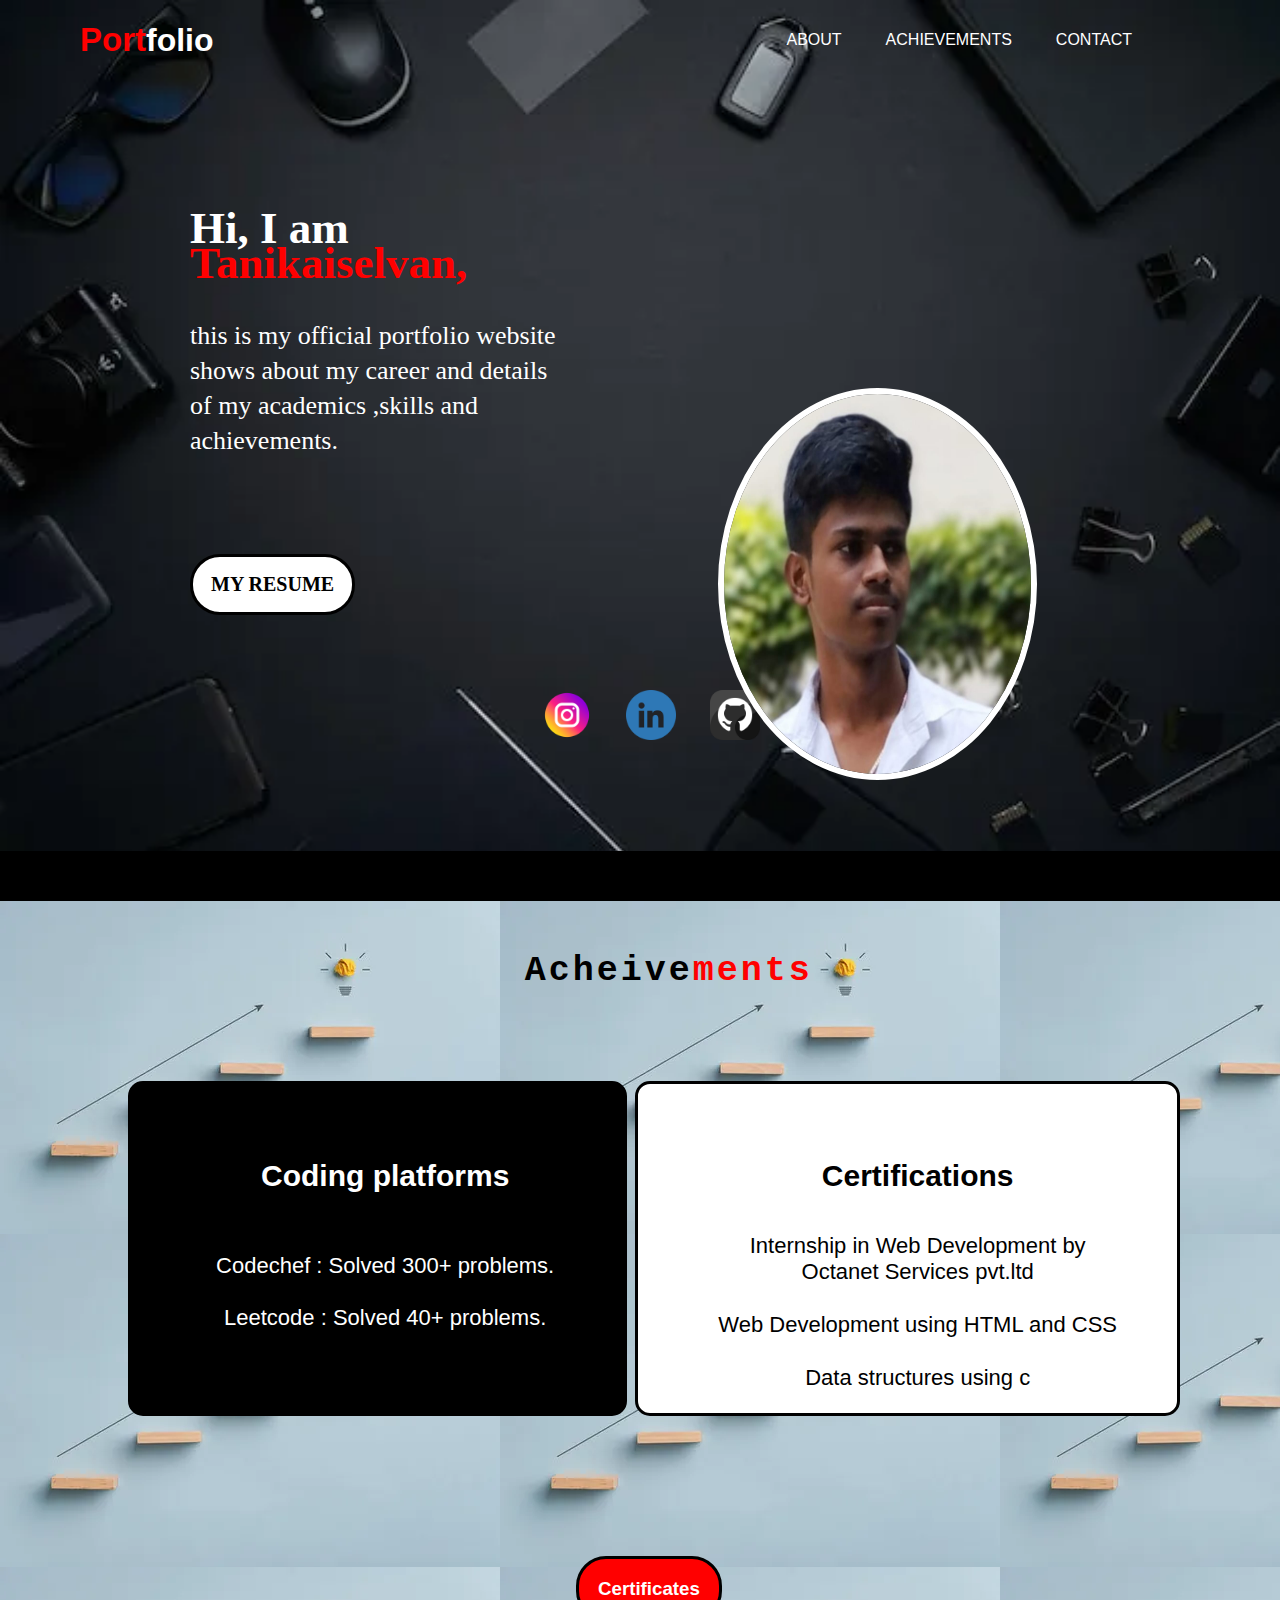
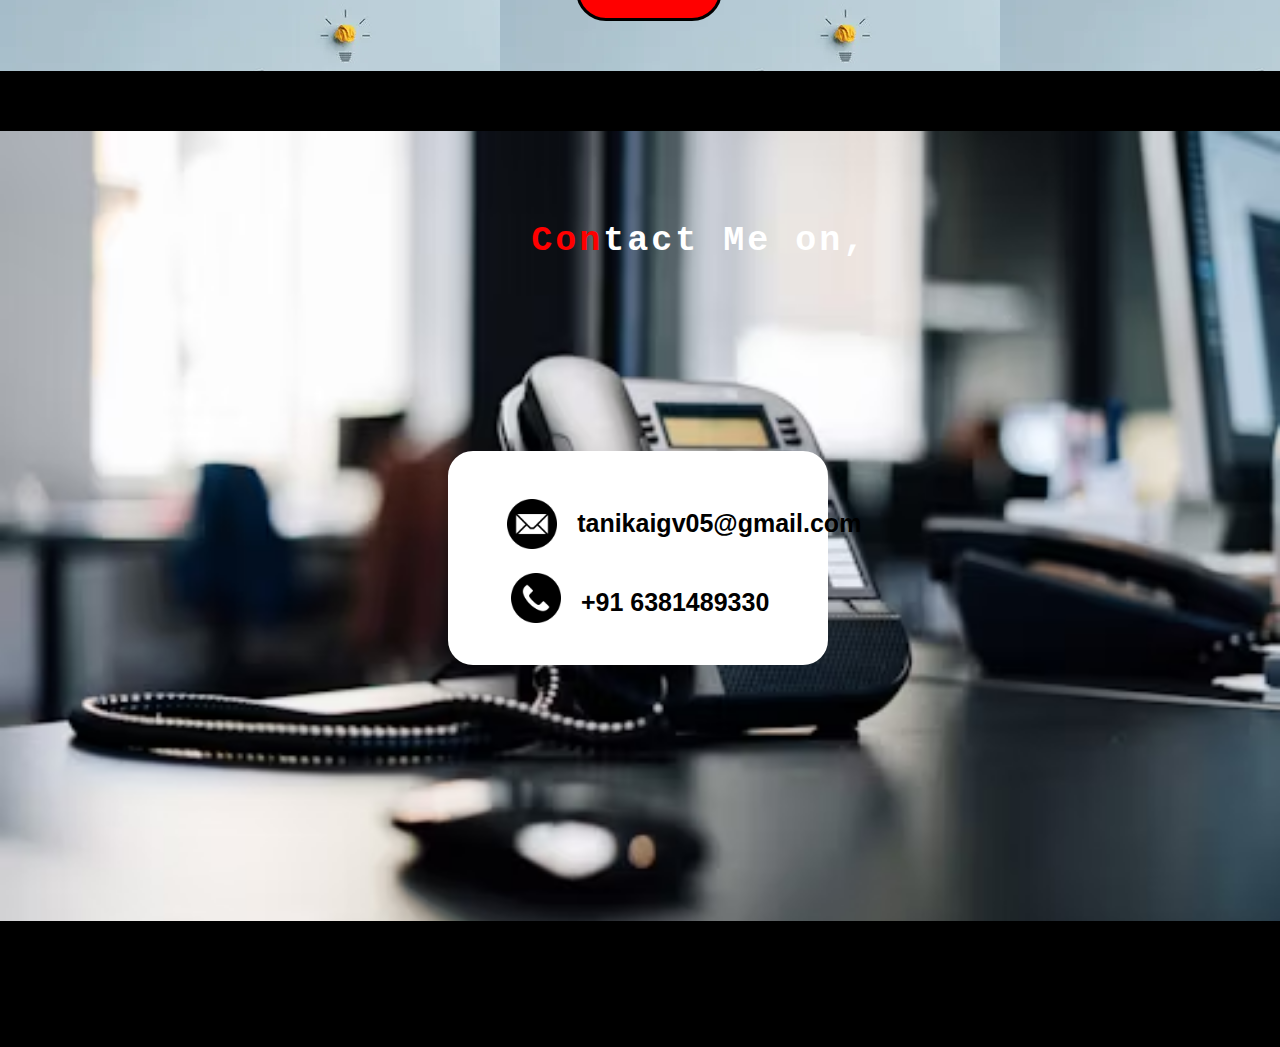
==== index.html @ 798f692b "Add files via upload" ====
<!DOCTYPE html>
<html>
    <head>
        <title>Tanikaiselvan's Portfolio Website</title>
        <link rel="stylesheet" href="style.css">
    </head>

    <body>
        <div class="bg">
        <div class="head">
            <h1><span>Port</span>folio</h1>
            <ul>
                <div class="list">
                <li class="li1"><a href="http://127.0.0.1:5500/about.html">ABOUT</a></li>
                <li><a href="#Achieve">ACHIEVEMENTS</a></li>
                <li><a href="#ctc">CONTACT</a></li>
                </div>
            </ul>
        </div>
        <div class="content">
            <h2>Hi, I am <span>Tanikaiselvan,</span></h2>
            <p>this is my official portfolio website shows about my 
                career and details of my academics
                ,skills and achievements.
            </p>
            <a href="Tanikaiselvan_Resume.docx">MY RESUME</a>
            <div class="img">
                <img src="me4.jpg" >
            </div>
        </div>
        <br>
        <br><div class="icons">
            <a href="https://www.instagram.com/call_me_tanikai/"><img src="instagram.png"></a>
            <a href="https://www.linkedin.com/in/tanikaiselvan-g-mech-82b9b3289/"><img src="LinkedIn.png"></a>
            <a href="https://github.com/Tanikaigv"><img src="github.png"></a>
        </div><br>
        
            </div>
        <div class="container1" id="Achieve">
            <h1 style="font-size: 35px;">Acheive<span style="color:red">ments</span></h1>
            
            <div class="disp">
                <div class="a1">
                    <h2>Coding platforms</h2>
                        <p>Codechef : Solved 300+ problems.
                        <br>
                        <br>
                        Leetcode : Solved 40+ problems.
                        </p>
                </div>
                <div class="a2">
                    <h2>Certifications</h2>
                    <p>Internship in Web Development by 
                        <br>Octanet Services pvt.ltd</p>
                    <p>Web Development using HTML and CSS</p>
                    <p>Data structures using c</p>
                </div>
            </div>
            <a href="./certificates.html"><h3>Certificates</h3></a>
        </div>
        <br>
            
            <br>
        <div class="contact" id="ctc">
            <h1><span style="color: red;">Con</span>tact Me on,</h1>
           <div class="style"> 
            <div class="ctc1">
                <img src="email.png">
                <p>tanikaigv05@gmail.com</p>
            </div>
            <div class="ctc2">
                <img src="phone.png">
                <p>+91 6381489330</p>
            </div>
            </div>
        </div>
<br><br><br><br><br><br><br>
        
    </body>
</html>
---- style.css ----
body{
    background-color: black;
    margin: 0;
    max-height: fit-content;
}
.bg{
    background-image: url('background.jpg');
    background-repeat: no-repeat;
    background-size: 100%;
}
.head h1{
    padding-left:80px;
    font-family: sans-serif;
    color: white;
}
.head{
    display: flex;
    align-items: center;
    justify-content: space-between;
    margin-right:10%;
}
.head ul li{
    display: inline;
    padding: 20px;
    list-style: none;
    margin-right:0;
}
.head ul .list a{
    color: white;
    text-decoration: none;
    font-family: sans-serif;
    transition-property: transform;
    transition-duration: 0.3s;
    transition-timing-function: ease-in-out;
    transition-delay: 0s;
}
.head ul .list a:hover{
    color: red;
    transform: translateY(-10px);
}
.head span{
    color: red;
    font-family: sans-serif;
    font-weight: bold;
    font-size: 33px;
}
.content span{
    color: red;
    font-weight: bold;
}
.content{
    margin-top:130px;
    margin-left:190px;
    line-height: 35px;
    font-size: 20px;
    width: 30%;
    color: white;
}
.content p{
    font-size: 26px;
} 
.content a{
    background-color: white;
    color: black;
    text-decoration: none;
    padding: 10px 18px;
    font-weight: bold;
    display: inline-block;
    margin-top:70px;
    border-radius: 30px;
    border-style: solid;
    border-color: black;
    transition-property: transform;
    transition-duration: 0.3s;
    transition-timing-function: ease-in-out;
    transition-delay: 0s;
}
.content a:hover{
    background-color: black;
    border-color: white;
    border-width: 3px;
    color: white;
    transform: translateY(-10px);
}
.content h2{
    font-size: 45px;
}
.img{
    width:40%;
    height:80%;
    position: absolute;
    bottom: 0;
    right:80px;
}
.img img{
    height: 380px;
    border-style: solid;
    border-width: 6px;
    border-radius: 100%;
    border-color: white;
    margin-left: 30px;
    width: 60%;
    position:absolute;
    bottom: 120px;
    transition-property: transform;
    transition-duration: 0.3s;
    transition-timing-function: ease-in-out;
    transition-delay: 0s;
} 
.img img:hover{
    transform:translateX(25px);
}

.container1{
    margin-top:50px;
    margin-left: 0;
    margin-bottom:0;
    height:100%;
    font-family: sans-serif;
    background-image: url(success.jpg);
    height: 90%;
}
.container1 .disp{
    display: flex;
    justify-content: space-between;
    margin-right:0;
    margin-top: 90px;
    padding-bottom: 70px;
}
.container1 h1{
    padding-top: 50px;
    margin-left: 41%;
    letter-spacing: 3px;
    color:black;
    font-family: monospace;
}
.container1 a {
    margin-left: 45%;
    background-color: red;
    color: white;
    text-decoration: none;
    padding-left: 19px;
    padding-right: 19px;
    font-weight: bold;
    display: inline-block;
    margin-top:70px;
    border-radius: 30px;
    border-style: solid;
    border-color: black;
    margin-bottom: 50px;
    transition-property: transform;
    transition-duration: 0.3s;
    transition-timing-function: ease;
    transition-delay: 0;
}
.container1 a:hover{
    background-color: black;
    color: white;
    border-color: white;
    border-width: 3px;
    transform: scale(1.2);
}
.container1 .disp .a1{
    margin-left: 10%;
    border-style:solid;
    padding-right: 65px;
    border-radius: 15px;
    background-color: black;
    transition-property: transform;
    transition-duration: 0.3s;
    transition-timing-function: ease;
    transition-delay: 0s;
}
.container1 .disp .a1 h2{
    color: white;
}
.container1 .disp .a1 p{
    padding-top: 25px;
    color: white;
}
.container1 .disp .a1:hover{
    transform: translateY(-18px);
}
.container1 .disp .a2{
    border-style: solid;
    border-radius: 15px;
    padding-right: 60px;
    background-color: white;
    margin-right: 100px;
    transition-property: transform;
    transition-duration: 0.3s;
    transition-timing-function: ease;
    transition-delay: 0s;
}
.container1 .disp .a2:hover{
    color: black;
    transform: translateY(-10px);
}
.container1 h2{
    padding: 50px;
    padding-left: 130px;
    padding-bottom: 10px;
    font-size: 30px;
    text-align: center;
}
.container1 p{
    padding-left: 80px;
    padding-top: 5px;
    font-size: 22px;
    font-family:sans-serif;
    text-align: center;
}
.icons{
    margin-top: 3%;
    margin-left:40%;
    margin-bottom: 7%;
}
.icons img{
    width: 50px;
    height:50px;
    padding-left: 30px;
    transition-property: transform;
    transition-duration: 0.3s;
    transition-timing-function: ease-in-out;
    transition-delay: 0s;
}
.icons img:hover{
    transform:scale(1.3);
}
.contact{
    padding-left:35%;
    background-image: url('contact.jpg');
    background-repeat: no-repeat;
    background-size: 100%;
    padding-bottom: 20%;
}
.contact h1{
    font-size: 35px;
    padding-top: 90px;
    margin-left: 10%;
    margin-bottom: 190px;
    font-family:monospace;
    color: white;
    letter-spacing: 3px;
}
.ctc1{
    margin-left:15%;
    margin-top:8%;
    display: flex;
}
.ctc1 img{
    width: 50px;
    height:50px;
    margin-top: 15px;
}
.ctc1 p{
    font-weight: bold;
    font-size: 25px;
    padding-left: 20px;
    font-family: sans-serif;
    color: white;
}
.ctc2{
    margin-left:16%;
    display: flex;
    margin-bottom: 20px;
}
.ctc2 img{
    width: 50px;
    height: 50px;
    margin-top:10px;
}
.ctc2 p{
    font-weight: bold;
    font-size: 25px;
    padding-left: 20px;
    font-family: sans-serif;
    color: white;
}
.contact .style{
    border-style: solid;
    border-radius:25px;
    border-color: white;
    width:45%;
}
.style{
    transition-property: transform;
    transition-duration: 0.3s;
    transition-timing-function: ease;
    transition-delay: 0s;
    background-color: white;
}
.style p{
    color: black;
}
.contact .style:hover{
    transform: translateY(-25px);
    background-color: red; 
    color: white;
}
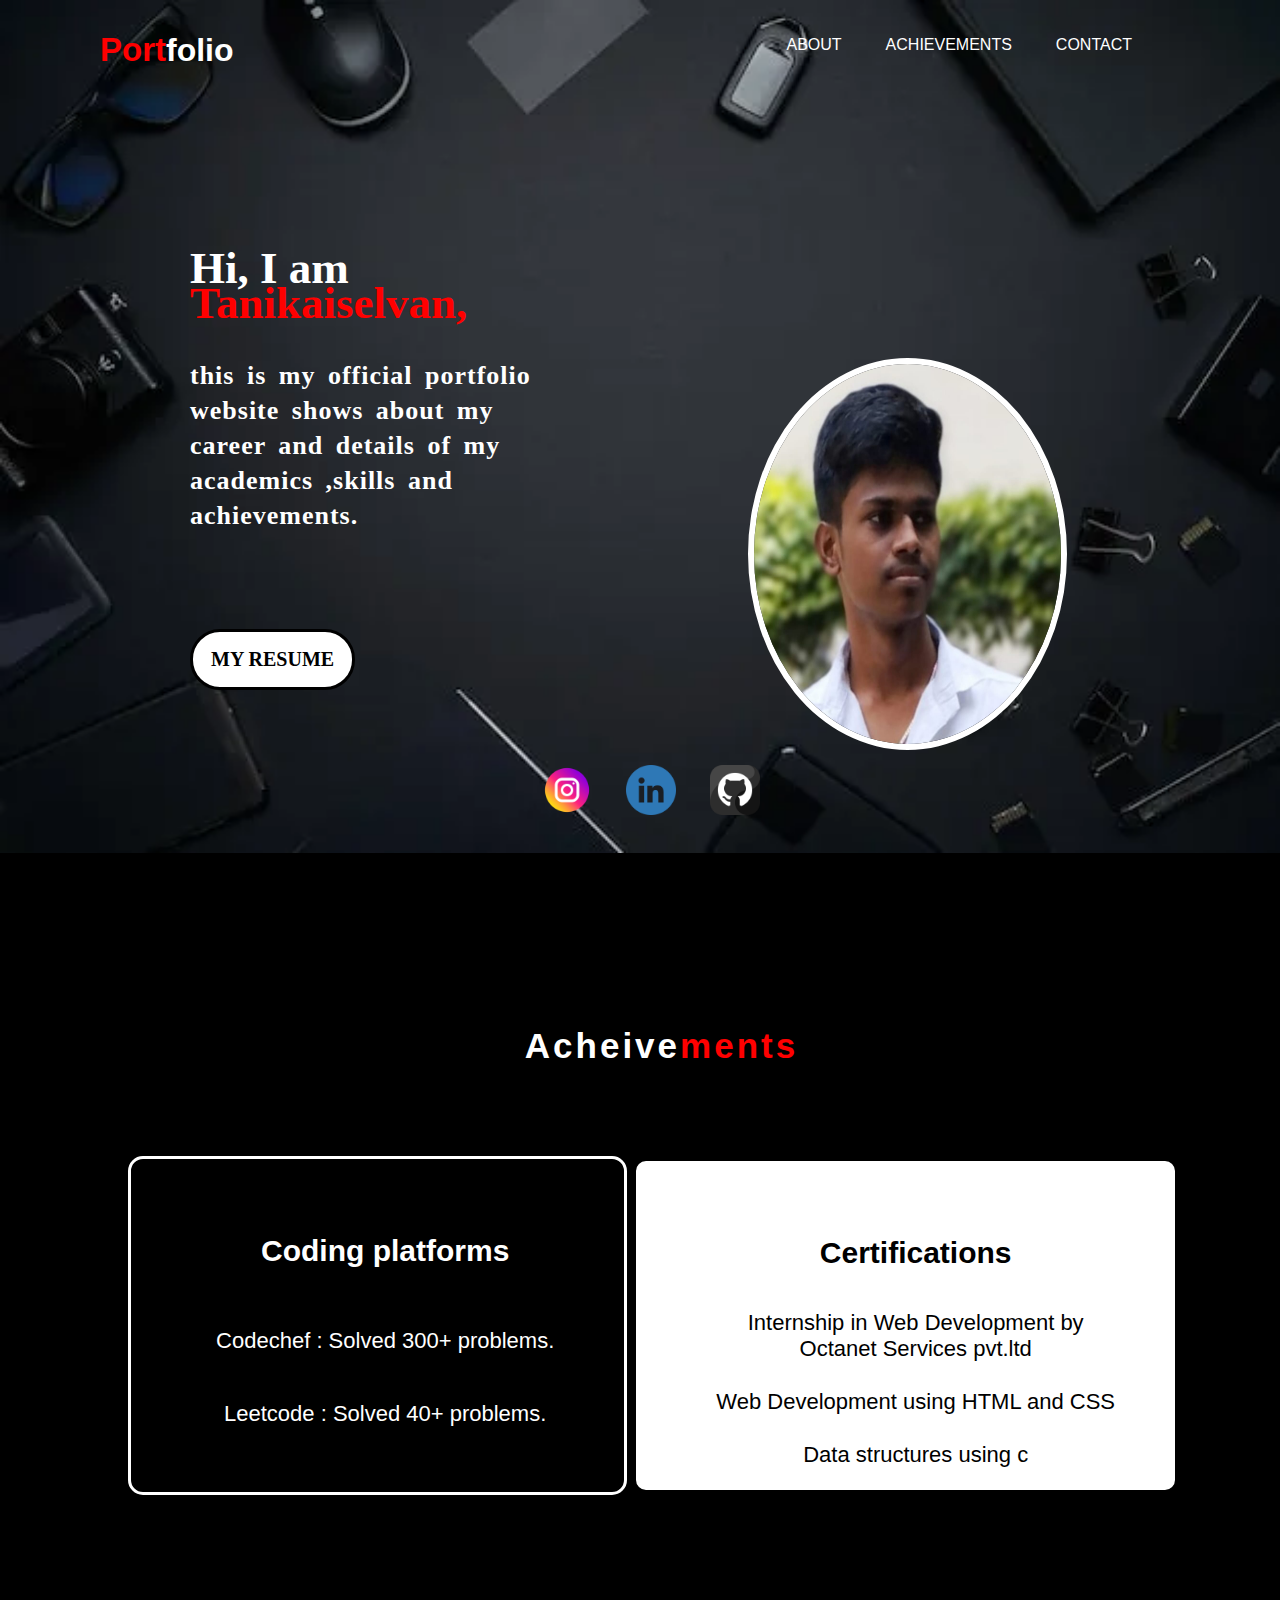
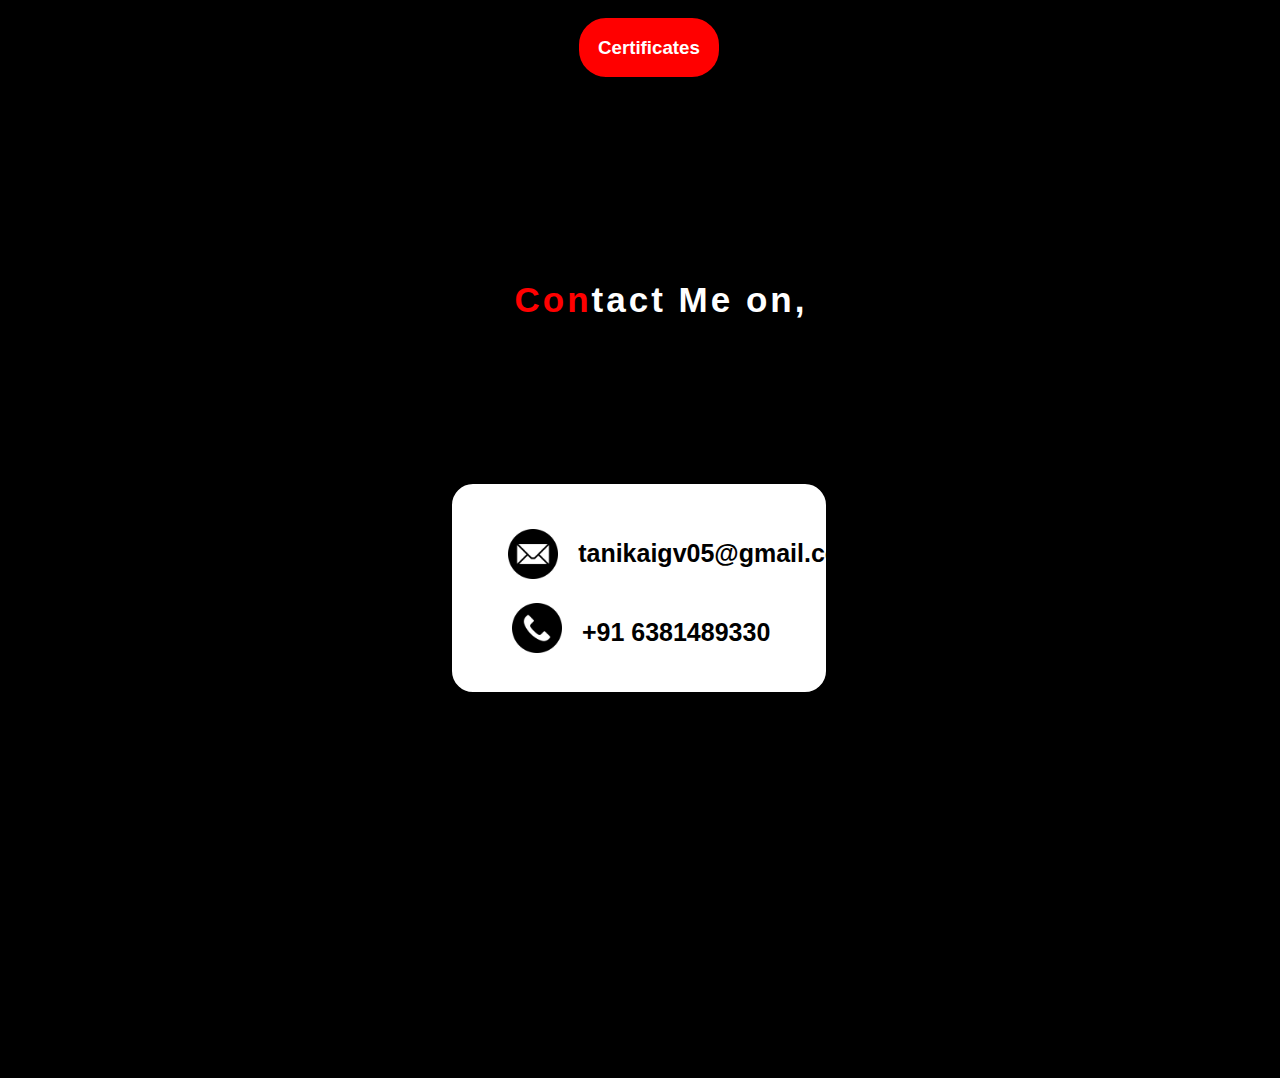
==== commit 41c488bc: "Add files via upload" ====
--- a/index.html
+++ b/index.html
@@ -37,16 +37,16 @@
         
             </div>
         <div class="container1" id="Achieve">
-            <h1 style="font-size: 35px;">Acheive<span style="color:red">ments</span></h1>
+            <h1 style="font-size: 35px;color: white;">Acheive<span style="color:red">ments</span></h1>
             
             <div class="disp">
                 <div class="a1">
                     <h2>Coding platforms</h2>
-                        <p>Codechef : Solved 300+ problems.
+                        <p><a href="">Codechef</a> : Solved 300+ problems.
                         <br>
-                        <br>
-                        Leetcode : Solved 40+ problems.
+                        <p>Leetcode : Solved 40+ problems.
                         </p>
+
                 </div>
                 <div class="a2">
                     <h2>Certifications</h2>
@@ -56,7 +56,7 @@
                     <p>Data structures using c</p>
                 </div>
             </div>
-            <a href="./certificates.html"><h3>Certificates</h3></a>
+            <a href="./certificates.html" class="certificates"><h3>Certificates</h3></a>
         </div>
         <br>
             
--- a/style.css
+++ b/style.css
@@ -1,7 +1,7 @@
 body{
     background-color: black;
     margin: 0;
-    max-height: fit-content;
+    max-height:max-content;
 }
 .bg{
     background-image: url('background.jpg');
@@ -9,7 +9,8 @@
     background-size: 100%;
 }
 .head h1{
-    padding-left:80px;
+    padding-left:100px;
+    padding-top: 10px;
     font-family: sans-serif;
     color: white;
 }
@@ -49,7 +50,7 @@
     font-weight: bold;
 }
 .content{
-    margin-top:130px;
+    margin-top:160px;
     margin-left:190px;
     line-height: 35px;
     font-size: 20px;
@@ -58,6 +59,9 @@
 }
 .content p{
     font-size: 26px;
+    font-weight: bold;
+    word-spacing: 5px;
+    letter-spacing: 1px;
 } 
 .content a{
     background-color: white;
@@ -80,7 +84,7 @@
     border-color: white;
     border-width: 3px;
     color: white;
-    transform: translateY(-10px);
+    transform: scale(1.1);
 }
 .content h2{
     font-size: 45px;
@@ -98,10 +102,10 @@
     border-width: 6px;
     border-radius: 100%;
     border-color: white;
-    margin-left: 30px;
+    margin-left: 60px;
     width: 60%;
     position:absolute;
-    bottom: 120px;
+    bottom: 150px;
     transition-property: transform;
     transition-duration: 0.3s;
     transition-timing-function: ease-in-out;
@@ -117,8 +121,10 @@
     margin-bottom:0;
     height:100%;
     font-family: sans-serif;
-    background-image: url(success.jpg);
+    background-image: url(https://media.istockphoto.com/id/1324845377/photo/business-arrow-increase-of-success-graph-and-growth-stock-market-earnings-financial-on-profit.jpg?s=612x612&w=0&k=20&c=fiwgZAoPtSG7DZ46jOd2CSqdVG4ecyRvWW0O6SvOU8I=);
     height: 90%;
+    background-repeat: no-repeat;
+    background-size: 100%;
 }
 .container1 .disp{
     display: flex;
@@ -131,10 +137,9 @@
     padding-top: 50px;
     margin-left: 41%;
     letter-spacing: 3px;
-    color:black;
-    font-family: monospace;
-}
-.container1 a {
+    font-family:'Lucida Sans', 'Lucida Sans Regular', 'Lucida Grande', 'Lucida Sans Unicode', Geneva, Verdana, sans-serif;
+}
+.container1 .certificates{
     margin-left: 45%;
     background-color: red;
     color: white;
@@ -143,7 +148,7 @@
     padding-right: 19px;
     font-weight: bold;
     display: inline-block;
-    margin-top:70px;
+    margin-top:50px;
     border-radius: 30px;
     border-style: solid;
     border-color: black;
@@ -165,36 +170,29 @@
     border-style:solid;
     padding-right: 65px;
     border-radius: 15px;
+    border-color: white;
+    border-width: 3px;
     background-color: black;
-    transition-property: transform;
-    transition-duration: 0.3s;
-    transition-timing-function: ease;
-    transition-delay: 0s;
 }
 .container1 .disp .a1 h2{
     color: white;
+}
+.container1 .disp .a1 a{
+    color: white;
+    text-decoration: none;
 }
 .container1 .disp .a1 p{
     padding-top: 25px;
     color: white;
 }
-.container1 .disp .a1:hover{
-    transform: translateY(-18px);
-}
 .container1 .disp .a2{
     border-style: solid;
     border-radius: 15px;
+    border-width: 5px;
+    border-color: black;
     padding-right: 60px;
     background-color: white;
     margin-right: 100px;
-    transition-property: transform;
-    transition-duration: 0.3s;
-    transition-timing-function: ease;
-    transition-delay: 0s;
-}
-.container1 .disp .a2:hover{
-    color: black;
-    transform: translateY(-10px);
 }
 .container1 h2{
     padding: 50px;
@@ -229,7 +227,7 @@
 }
 .contact{
     padding-left:35%;
-    background-image: url('contact.jpg');
+    background-image: url('https://img.freepik.com/free-photo/email-messages-network-circuit-board-link-connection-technology_1379-884.jpg?size=626&ext=jpg&ga=GA1.1.1273596897.1710067654&semt=ais');
     background-repeat: no-repeat;
     background-size: 100%;
     padding-bottom: 20%;
@@ -237,11 +235,12 @@
 .contact h1{
     font-size: 35px;
     padding-top: 90px;
-    margin-left: 10%;
-    margin-bottom: 190px;
+    margin-left: 8%;
+    margin-bottom: 160px;
     font-family:monospace;
     color: white;
     letter-spacing: 3px;
+    font-family:'Lucida Sans', 'Lucida Sans Regular', 'Lucida Grande', 'Lucida Sans Unicode', Geneva, Verdana, sans-serif;
 }
 .ctc1{
     margin-left:15%;
@@ -263,7 +262,7 @@
 .ctc2{
     margin-left:16%;
     display: flex;
-    margin-bottom: 20px;
+    padding-bottom: 20px;
 }
 .ctc2 img{
     width: 50px;
@@ -280,7 +279,8 @@
 .contact .style{
     border-style: solid;
     border-radius:25px;
-    border-color: white;
+    border-color: black;
+    border-width: 4px;
     width:45%;
 }
 .style{
@@ -294,7 +294,10 @@
     color: black;
 }
 .contact .style:hover{
-    transform: translateY(-25px);
+    transform: scale(1.1);
     background-color: red; 
     color: white;
+}
+html{
+    scroll-behavior: smooth;
 }